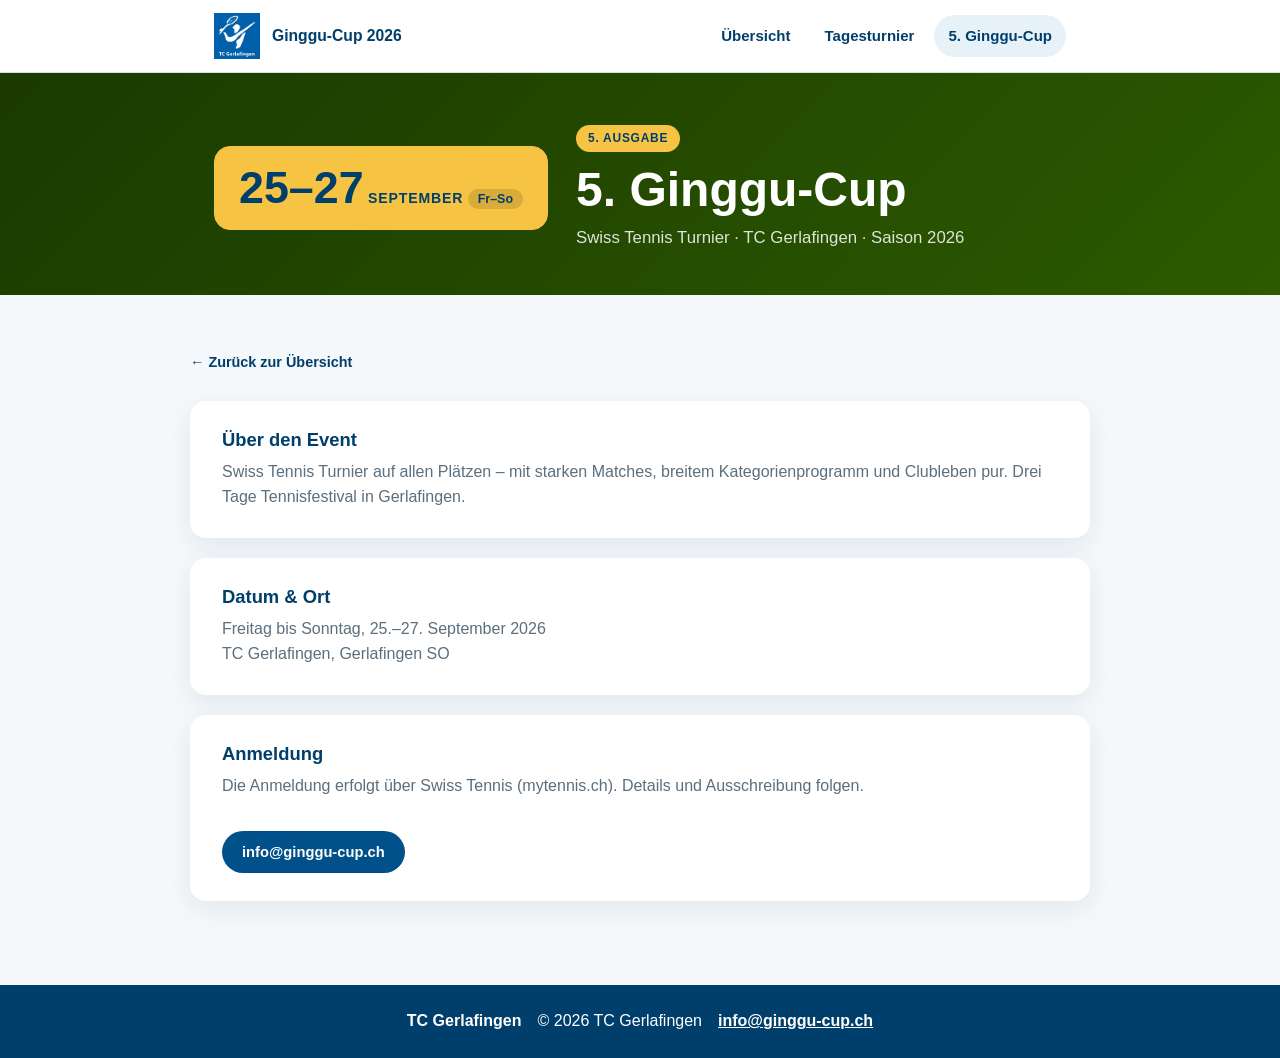
==== ginggu-cup.html @ b823c582 "v3.1: Unterseiten Tagesturnier + 5. Ginggu-Cup - tagesturnier.html: Eventseite mit Kategorien und Ko" ====
<!DOCTYPE html>
<html lang="de">
<head>
<meta charset="UTF-8">
<meta name="viewport" content="width=device-width, initial-scale=1.0">
<title>5. Ginggu-Cup 2026 – TC Gerlafingen</title>
<link rel="icon" type="image/x-icon" href="assets/favicon.ico">
<link rel="icon" type="image/png" sizes="32x32" href="assets/favicon-32x32.png">
<link rel="icon" type="image/png" sizes="16x16" href="assets/favicon-16x16.png">
<link rel="apple-touch-icon" href="assets/apple-touch-icon.png">
<link rel="stylesheet" href="tcg-global.css">
<link rel="stylesheet" href="style.css">
</head>
<body>
<div class="site-shell">

  <header class="site-header">
    <div class="header-inner">
      <a class="brand" href="https://www.tc-gerlafingen.ch/" aria-label="TC Gerlafingen Webseite">
        <img class="brand-logo" src="assets/tcg-logo-white-on-blue.png" alt="TC Gerlafingen">
        <span class="brand-title">Ginggu-Cup 2026</span>
      </a>
      <button class="nav-toggle" type="button" aria-expanded="false" aria-controls="site-nav">
        <span></span>
        <span></span>
        <span></span>
        <span class="sr-only">Navigation öffnen</span>
      </button>
      <nav class="site-nav" id="site-nav" aria-label="Hauptnavigation">
        <a href="index.html">Übersicht</a>
        <a href="tagesturnier.html">Tagesturnier</a>
        <a class="active" href="ginggu-cup.html">5. Ginggu-Cup</a>
      </nav>
    </div>
  </header>

  <section class="gc-subhero gc-subhero--cup">
    <div class="container gc-subhero-inner">
      <div class="gc-subhero-date">
        <span class="gc-day">25–27</span>
        <span class="gc-month">September</span>
        <span class="gc-weekday">Fr–So</span>
      </div>
      <div class="gc-subhero-copy">
        <span class="gc-edition-badge">5. Ausgabe</span>
        <h1>5. Ginggu-Cup</h1>
        <p>Swiss Tennis Turnier · TC Gerlafingen · Saison 2026</p>
      </div>
    </div>
  </section>

  <main class="container gc-detail" id="top">

    <p class="gc-detail-back"><a href="index.html">← Zurück zur Übersicht</a></p>

    <div class="gc-detail-section">
      <h2>Über den Event</h2>
      <p>Swiss Tennis Turnier auf allen Plätzen – mit starken Matches, breitem Kategorienprogramm und Clubleben pur. Drei Tage Tennisfestival in Gerlafingen.</p>
    </div>

    <div class="gc-detail-section">
      <h2>Datum & Ort</h2>
      <p>Freitag bis Sonntag, 25.–27. September 2026<br>TC Gerlafingen, Gerlafingen SO</p>
    </div>

    <div class="gc-detail-section">
      <h2>Anmeldung</h2>
      <p>Die Anmeldung erfolgt über Swiss Tennis (mytennis.ch). Details und Ausschreibung folgen.</p>
      <div class="gc-detail-contact" style="margin-top:14px">
        <a class="gc-cta" href="mailto:info@ginggu-cup.ch">info@ginggu-cup.ch</a>
      </div>
    </div>

  </main>

  <footer class="site-footer">
    <div class="container footer-inner">
      <strong>TC Gerlafingen</strong>
      <span>&copy; 2026 TC Gerlafingen</span>
      <a href="mailto:info@ginggu-cup.ch">info@ginggu-cup.ch</a>
    </div>
  </footer>

</div>
<script src="gc.js"></script>
</body>
</html>
---- tcg-global.css ----
:root{
  color-scheme:light;

  --tcg-color-primary:#00508a;
  --tcg-color-primary-dark:#003f6b;
  --tcg-color-primary-light:#e7f1f8;
  --tcg-color-on-primary:#ffffff;

  --tcg-color-secondary:#1f6f9f;
  --tcg-color-secondary-light:#d9ecf7;
  --tcg-color-accent:#d6a72c;
  --tcg-color-accent-muted:#fff7dc;
  --tcg-color-interclub:#f6c343;
  --tcg-color-interclub-rgb:246,195,67;
  --tcg-color-interclub-muted:#fff3cd;

  --tcg-color-bg:#f4f8fb;
  --tcg-color-surface:#ffffff;
  --tcg-color-surface-muted:#eef5f9;

  --tcg-color-text:#002b49;
  --tcg-color-text-muted:#5c6f7d;

  --tcg-color-border:#d4e1ea;
  --tcg-color-shadow:rgba(0,43,73,.10);

  --tcg-screen-bg:#00508a;
  --tcg-screen-surface:#003f6b;
  --tcg-screen-surface-muted:#1f6f9f;
  --tcg-screen-border:#d4e1ea;
  --tcg-screen-border-soft:rgba(212,225,234,.32);
  --tcg-screen-text:#f4f8fb;
  --tcg-screen-text-muted:#b8c8d4;
  --tcg-screen-shadow:rgba(0,0,0,.35);
}
---- style.css ----
/* ===== Reset & Base ===== */

*{box-sizing:border-box}

html{
  scroll-behavior:smooth;
  scroll-padding-top:86px;
}

body{
  margin:0;
  font-family:Arial,Helvetica,sans-serif;
  background:var(--tcg-color-bg);
  color:var(--tcg-color-text);
  line-height:1.55;
}

h1,h2,h3{
  color:var(--tcg-color-primary-dark);
  line-height:1.15;
  margin:0;
}

p{margin:12px 0 0}

a{color:var(--tcg-color-primary);text-decoration:none;font-weight:700}

.container{
  max-width:900px;
  margin:0 auto;
  padding:0 24px;
}

/* ===== Site-Header ===== */

.site-shell{min-height:100vh}

.site-header{
  background:rgba(255,255,255,.96);
  border-bottom:1px solid var(--tcg-color-border);
  position:sticky;
  top:0;
  z-index:20;
}

.header-inner{
  align-items:center;
  display:flex;
  gap:22px;
  justify-content:space-between;
  margin:0 auto;
  max-width:900px;
  min-height:72px;
  padding:10px 24px;
}

.brand{
  align-items:center;
  display:inline-flex;
  gap:12px;
  min-width:200px;
  text-decoration:none;
}

.brand-logo{
  display:block;
  flex:0 0 auto;
  height:46px;
  width:46px;
}

.brand-title{
  color:var(--tcg-color-primary-dark);
  font-size:.98rem;
  font-weight:800;
  line-height:1.15;
  white-space:nowrap;
}

.site-nav{
  align-items:center;
  display:flex;
  gap:6px;
}

.site-nav a{
  border-radius:999px;
  color:var(--tcg-color-primary-dark);
  font-size:.94rem;
  font-weight:700;
  padding:9px 14px;
  text-decoration:none;
  white-space:nowrap;
}

.site-nav a:hover,
.site-nav a.active{background:var(--tcg-color-primary-light)}

.site-nav .nav-cta{
  background:var(--tcg-color-primary);
  color:#fff !important;
  margin-left:4px;
}

.site-nav .nav-cta:hover{background:var(--tcg-color-primary-dark)}

.nav-toggle{
  align-items:center;
  background:#fff;
  border:1px solid var(--tcg-color-border);
  border-radius:8px;
  display:none;
  height:42px;
  justify-content:center;
  padding:0;
  width:42px;
}

.nav-toggle span:not(.sr-only){
  background:var(--tcg-color-primary-dark);
  border-radius:999px;
  display:block;
  height:2px;
  position:absolute;
  width:18px;
}

.nav-toggle span:nth-child(1){transform:translateY(-6px)}
.nav-toggle span:nth-child(3){transform:translateY(6px)}

.sr-only{height:1px;overflow:hidden;position:absolute;width:1px}

/* ===== Hero ===== */

.gc-hero{
  background:linear-gradient(135deg,var(--tcg-color-primary-dark),var(--tcg-color-primary));
  color:#fff;
  padding:72px 0 60px;
  text-align:center;
}

.gc-hero-inner{
  display:flex;
  flex-direction:column;
  align-items:center;
  gap:10px;
}

.gc-hero-kicker{
  font-size:.85rem;
  font-weight:800;
  letter-spacing:.08em;
  text-transform:uppercase;
  color:rgba(255,255,255,.72);
  margin:0;
}

.gc-hero h1{
  font-size:clamp(2.6rem,7vw,5.5rem);
  color:#fff;
  letter-spacing:-.01em;
  margin:4px 0 0;
}

.gc-hero-sub{
  font-size:clamp(1rem,2.2vw,1.3rem);
  color:rgba(255,255,255,.88);
  max-width:520px;
  margin:4px 0 0;
}

.gc-hero-dates{
  display:flex;
  align-items:center;
  gap:14px;
  margin-top:18px;
  background:rgba(255,255,255,.12);
  border-radius:999px;
  padding:10px 24px;
  font-size:1.05rem;
  font-weight:800;
  color:#fff;
  border:1px solid rgba(255,255,255,.25);
}

.gc-hero-sep{
  color:rgba(255,255,255,.45);
  font-weight:400;
}

/* ===== Event Cards ===== */

.gc-events{
  display:grid;
  gap:24px;
  padding:52px 24px 60px;
}

.gc-card{
  background:#fff;
  border-radius:20px;
  box-shadow:0 10px 32px rgba(0,43,73,.09);
  border-left:8px solid var(--tcg-color-primary);
  display:grid;
  grid-template-columns:140px 1fr;
  gap:0;
  overflow:hidden;
}

.gc-card--featured{
  border-left-color:var(--tcg-color-interclub);
}

.gc-card-date{
  background:var(--tcg-color-primary-light);
  display:flex;
  flex-direction:column;
  align-items:center;
  justify-content:center;
  padding:28px 20px;
  gap:2px;
  text-align:center;
}

.gc-card--featured .gc-card-date{
  background:var(--tcg-color-interclub);
}

.gc-day{
  font-size:2.8rem;
  font-weight:900;
  color:var(--tcg-color-primary-dark);
  line-height:1;
}

.gc-card--featured .gc-day{
  color:var(--tcg-color-primary-dark);
}

.gc-month{
  font-size:.88rem;
  font-weight:800;
  color:var(--tcg-color-primary-dark);
  text-transform:uppercase;
  letter-spacing:.06em;
}

.gc-weekday{
  font-size:.78rem;
  font-weight:700;
  color:var(--tcg-color-primary);
  background:rgba(255,255,255,.6);
  border-radius:999px;
  padding:3px 10px;
  margin-top:6px;
  white-space:nowrap;
}

.gc-card--featured .gc-weekday{
  color:var(--tcg-color-primary-dark);
  background:rgba(255,255,255,.5);
}

.gc-card-body{
  padding:28px 32px;
}

.gc-edition-badge{
  display:inline-block;
  background:var(--tcg-color-interclub);
  color:var(--tcg-color-primary-dark);
  font-size:.75rem;
  font-weight:900;
  letter-spacing:.06em;
  text-transform:uppercase;
  border-radius:999px;
  padding:4px 12px;
  margin-bottom:10px;
}

.gc-card-body h2{
  font-size:clamp(1.4rem,3vw,2rem);
  color:var(--tcg-color-primary-dark);
  margin:0;
}

.gc-card-meta{
  font-size:.88rem;
  font-weight:700;
  color:var(--tcg-color-text-muted);
  margin:6px 0 0;
}

.gc-card-body p{
  color:var(--tcg-color-text-muted);
  margin:10px 0 0;
  max-width:520px;
  line-height:1.55;
}

.gc-cta{
  display:inline-block;
  margin-top:18px;
  background:var(--tcg-color-primary);
  color:#fff !important;
  border-radius:999px;
  padding:10px 20px;
  font-size:.92rem;
  font-weight:700;
  text-decoration:none;
}

.gc-cta:hover{background:var(--tcg-color-primary-dark)}

/* ===== Footer ===== */

.site-footer{
  background:var(--tcg-color-primary-dark);
  color:#fff;
  padding:24px 18px;
  text-align:center;
}

.footer-inner{
  align-items:center;
  display:flex;
  flex-wrap:wrap;
  gap:16px;
  justify-content:center;
}

.site-footer a{color:#fff;text-decoration:underline}

/* ===== Unterseiten ===== */

.gc-subhero{
  background:linear-gradient(135deg,var(--tcg-color-primary-dark),var(--tcg-color-primary));
  color:#fff;
  padding:52px 0 44px;
}

.gc-subhero--cup{
  background:linear-gradient(135deg,#1a3a00,#2d5a00);
}

.gc-subhero-inner{
  display:flex;
  align-items:center;
  gap:28px;
}

.gc-subhero-date{
  flex:0 0 auto;
  background:rgba(255,255,255,.15);
  border-radius:16px;
  padding:18px 24px;
  text-align:center;
  border:1px solid rgba(255,255,255,.25);
}

.gc-subhero--cup .gc-subhero-date{
  background:var(--tcg-color-interclub);
  border-color:var(--tcg-color-interclub);
}

.gc-subhero-date .gc-day{color:#fff}
.gc-subhero-date .gc-month{color:rgba(255,255,255,.85)}
.gc-subhero-date .gc-weekday{background:rgba(255,255,255,.2);color:#fff}

.gc-subhero--cup .gc-subhero-date .gc-day,
.gc-subhero--cup .gc-subhero-date .gc-month{color:var(--tcg-color-primary-dark)}
.gc-subhero--cup .gc-subhero-date .gc-weekday{
  background:rgba(0,0,0,.12);
  color:var(--tcg-color-primary-dark);
}

.gc-subhero-copy h1{
  color:#fff;
  font-size:clamp(1.8rem,4vw,3rem);
}

.gc-subhero-copy .gc-edition-badge{margin-bottom:10px}

.gc-subhero-copy p{
  color:rgba(255,255,255,.85);
  margin:8px 0 0;
  font-size:1.05rem;
}

.gc-detail{padding:44px 0 64px}

.gc-detail-back{
  font-size:.9rem;
  font-weight:700;
  margin-bottom:28px;
}

.gc-detail-back a{
  color:var(--tcg-color-primary-dark);
  text-decoration:none;
}

.gc-detail-back a:hover{text-decoration:underline}

.gc-detail-section{
  background:#fff;
  border-radius:16px;
  padding:28px 32px;
  box-shadow:0 8px 24px rgba(0,43,73,.08);
  margin-bottom:20px;
}

.gc-detail-section h2{
  font-size:1.15rem;
  color:var(--tcg-color-primary-dark);
  margin:0 0 10px;
}

.gc-detail-section p{
  color:var(--tcg-color-text-muted);
  margin:0;
}

.gc-detail-section ul{
  margin:8px 0 0;
  padding-left:20px;
  color:var(--tcg-color-text-muted);
}

.gc-detail-section ul li{margin-bottom:4px}

.gc-detail-contact{
  display:flex;
  align-items:center;
  gap:12px;
  flex-wrap:wrap;
}

/* ===== Mobile ===== */

@media(max-width:820px){
  .header-inner{min-height:64px}
  .brand{min-width:0}
  .brand-logo{height:42px;width:42px}
  .brand-title{font-size:.92rem}
  .nav-toggle{display:inline-flex;position:relative}
  .site-nav{
    background:#fff;
    border-bottom:1px solid var(--tcg-color-border);
    border-top:1px solid var(--tcg-color-border);
    display:none;
    flex-direction:column;
    left:0;
    padding:10px 24px 16px;
    position:absolute;
    right:0;
    top:64px;
  }
  .site-nav.is-open{display:flex}
  .site-nav a{width:100%}
  .site-nav .nav-cta{margin-left:0;text-align:center}
  .gc-hero{padding:52px 0 44px}
  .gc-subhero-inner{flex-direction:column;align-items:flex-start;gap:16px}
  .gc-subhero{padding:36px 0 30px}
  .gc-card{grid-template-columns:100px 1fr}
  .gc-day{font-size:2rem}
  .gc-card-body{padding:20px 20px}
}

@media(max-width:560px){
  .gc-card{
    grid-template-columns:1fr;
  }
  .gc-card-date{
    flex-direction:row;
    justify-content:flex-start;
    gap:12px;
    padding:16px 20px;
    border-left:none;
    border-bottom:4px solid var(--tcg-color-primary);
  }
  .gc-card--featured .gc-card-date{
    border-bottom-color:var(--tcg-color-interclub);
  }
  .gc-weekday{margin-top:0}
  .gc-day{font-size:1.8rem}
}
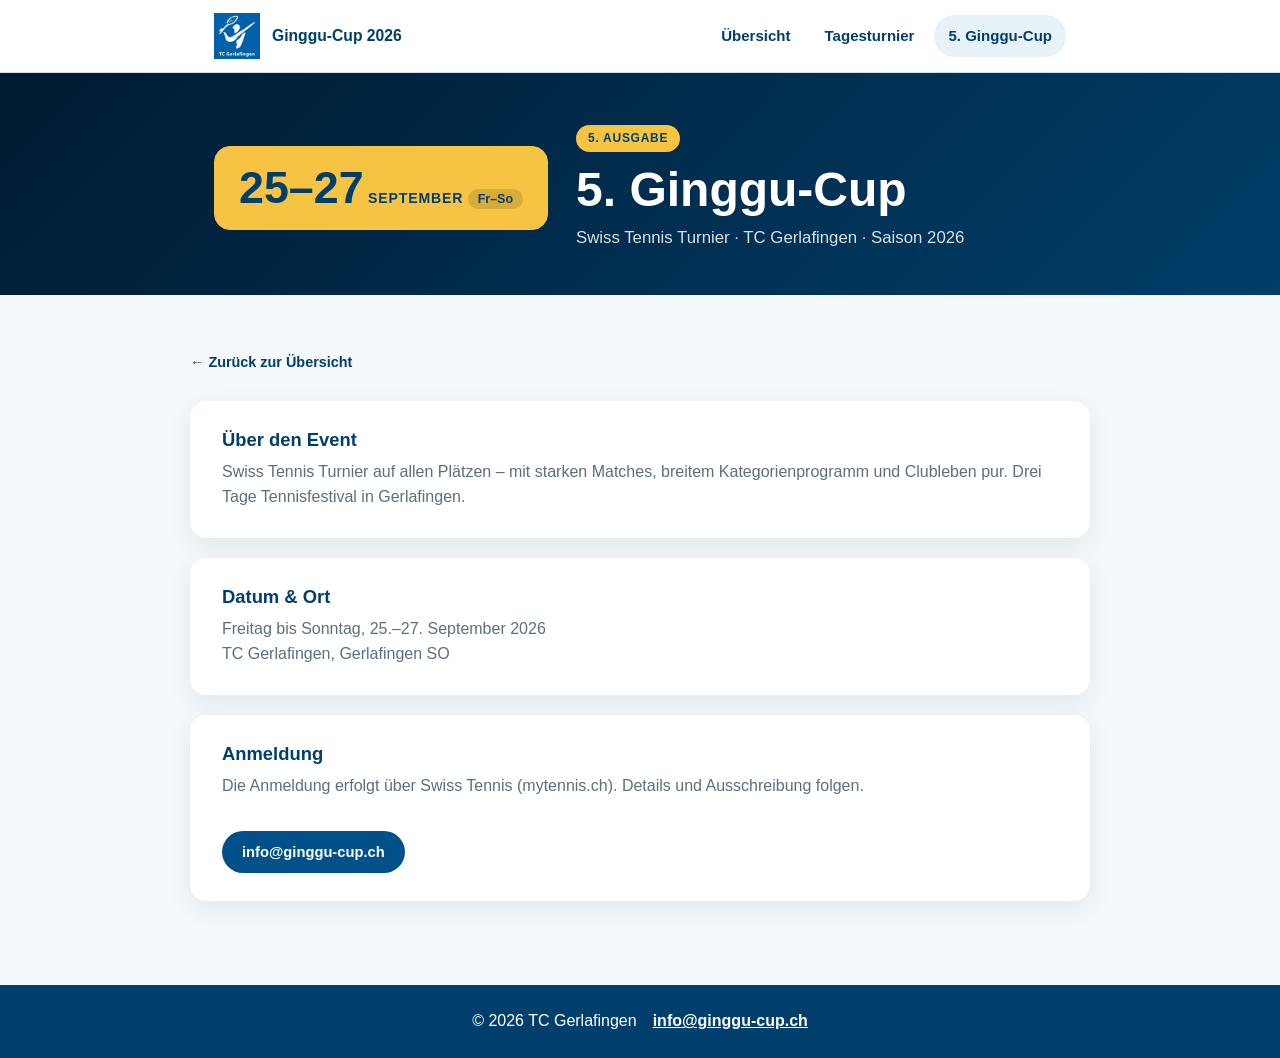
==== commit 85acb933: "v3.3: Footer-Duplikat TC Gerlafingen entfernt (alle 3 Seiten)" ====
--- a/ginggu-cup.html
+++ b/ginggu-cup.html
@@ -75,7 +75,6 @@
 
   <footer class="site-footer">
     <div class="container footer-inner">
-      <strong>TC Gerlafingen</strong>
       <span>&copy; 2026 TC Gerlafingen</span>
       <a href="mailto:info@ginggu-cup.ch">info@ginggu-cup.ch</a>
     </div>
--- a/style.css
+++ b/style.css
@@ -340,7 +340,7 @@
 }
 
 .gc-subhero--cup{
-  background:linear-gradient(135deg,#1a3a00,#2d5a00);
+  background:linear-gradient(135deg,#001a30,#003f6b);
 }
 
 .gc-subhero-inner{
